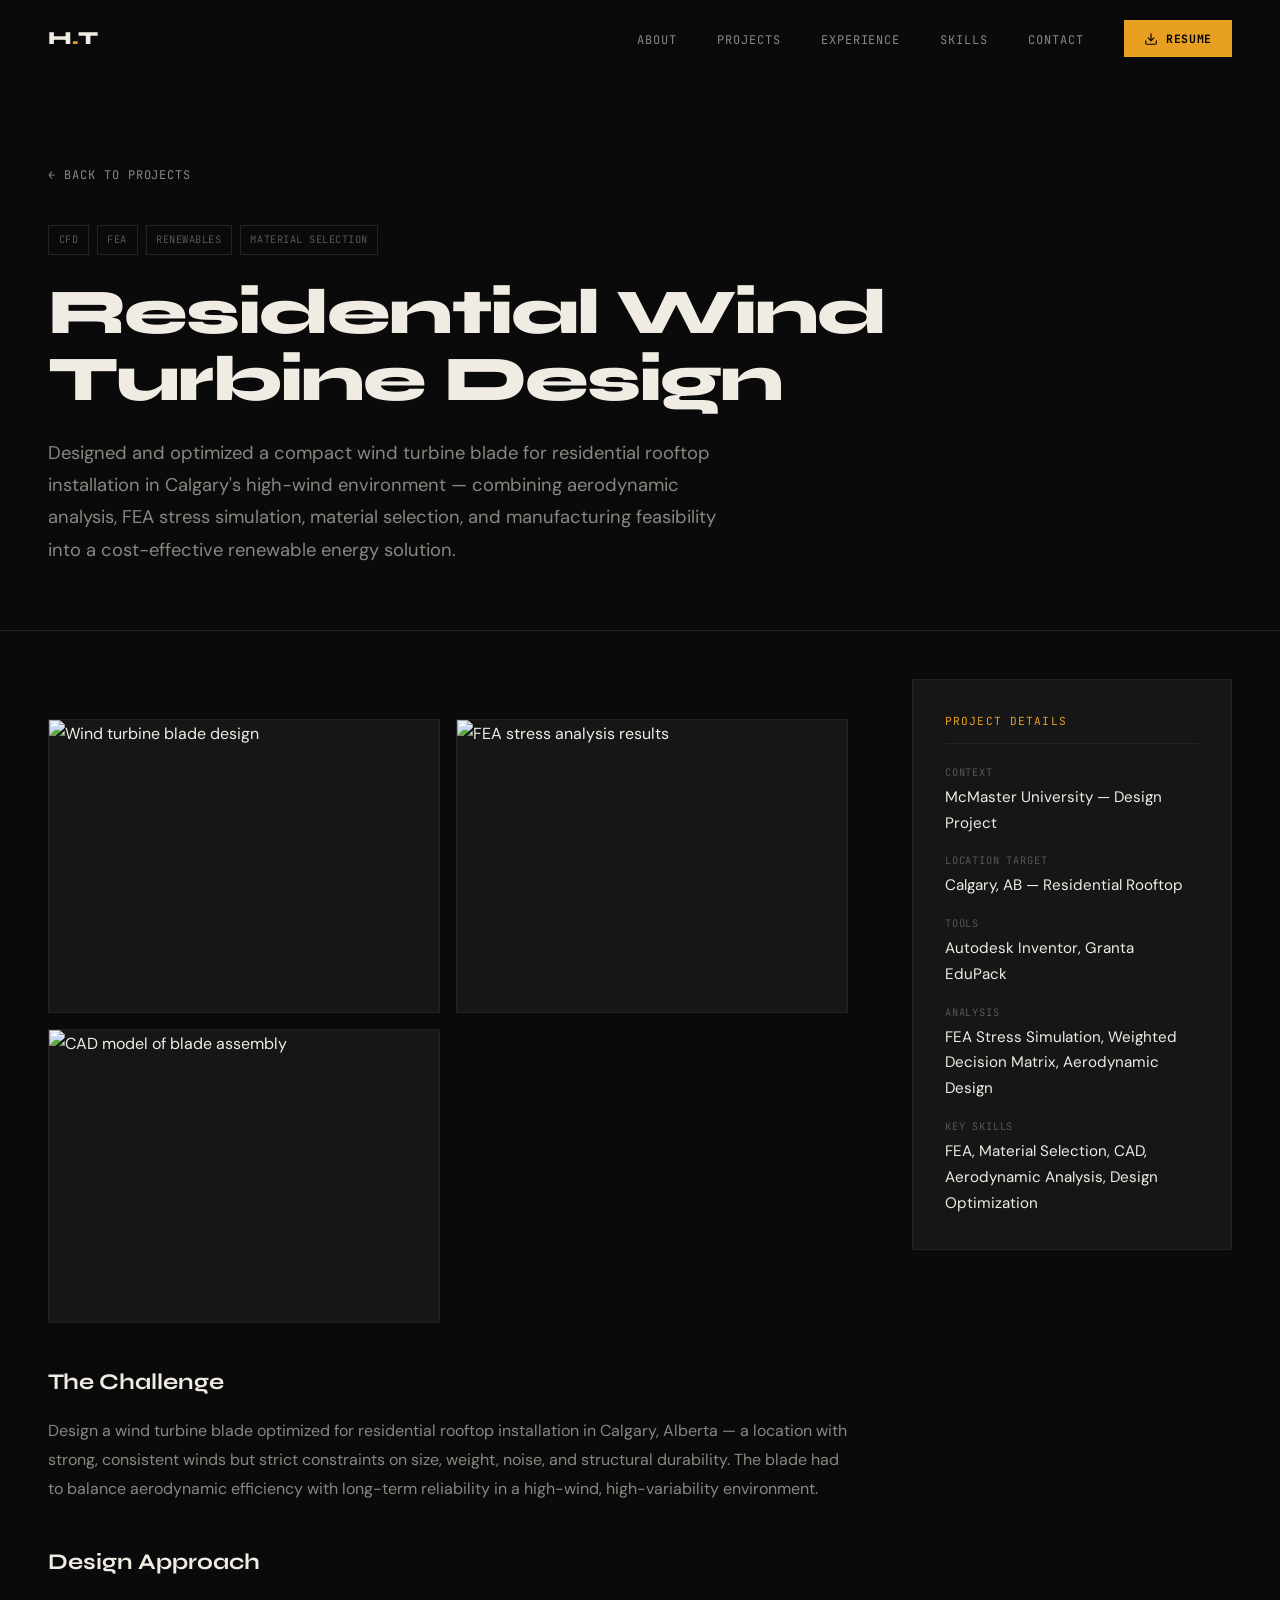
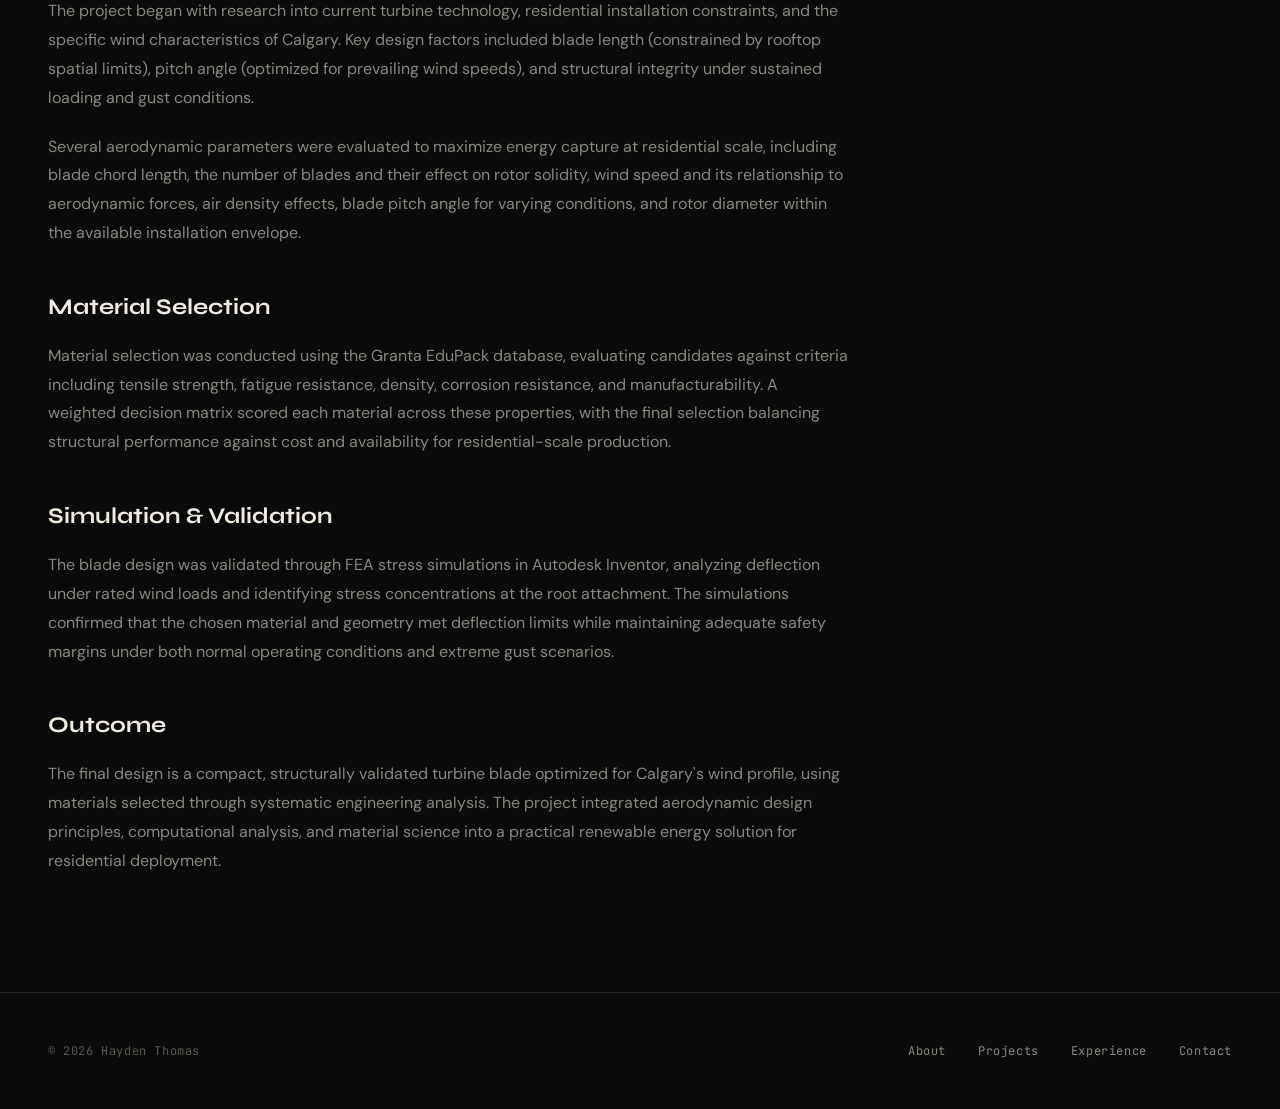
==== projects/wind-turbine.html @ 6a7346a4 "Initial portfolio launch" ====
<!DOCTYPE html>
<html lang="en">
<head>
<meta charset="UTF-8">
<meta name="viewport" content="width=device-width, initial-scale=1.0">
<title>Residential Wind Turbine Design — Hayden Thomas</title>
<link rel="icon" href="../assets/favicon.svg" type="image/svg+xml">
<link rel="icon" href="../assets/favicon-32.png" sizes="32x32" type="image/png">
<link rel="apple-touch-icon" href="../assets/apple-touch-icon.png">
<meta name="description" content="Designed and optimized a compact rooftop wind turbine blade for Calgary's high-wind environment using FEA, CFD, and material selection analysis.">
<link rel="preconnect" href="https://fonts.googleapis.com">
<link href="https://fonts.googleapis.com/css2?family=Syne:wght@400;500;600;700;800&family=DM+Sans:ital,opsz,wght@0,9..40,300;0,9..40,400;0,9..40,500;1,9..40,400&family=JetBrains+Mono:wght@400;500&display=swap" rel="stylesheet">
<link rel="stylesheet" href="../css/style.css">
</head>
<body>

<nav id="nav">
  <a href="../index.html" class="nav-logo">H<span>.</span>T</a>
  <ul class="nav-links-desktop">
    <li><a href="../index.html#about">About</a></li>
    <li><a href="../index.html#projects">Projects</a></li>
    <li><a href="../index.html#experience">Experience</a></li>
    <li><a href="../index.html#skills">Skills</a></li>
    <li><a href="../index.html#contact">Contact</a></li>
    <li><a href="../assets/Hayden-Thomas-Resume.pdf" class="nav-resume-btn" download>
      <svg xmlns="http://www.w3.org/2000/svg" width="14" height="14" viewBox="0 0 24 24" fill="none" stroke="currentColor" stroke-width="2" stroke-linecap="round" stroke-linejoin="round"><path d="M21 15v4a2 2 0 01-2 2H5a2 2 0 01-2-2v-4"/><polyline points="7 10 12 15 17 10"/><line x1="12" y1="15" x2="12" y2="3"/></svg>
      Resume
    </a></li>
  </ul>
  <button class="nav-mobile-toggle" id="mobileToggle" aria-label="Toggle menu"><span></span><span></span><span></span></button>
</nav>
<div class="mobile-menu" id="mobileMenu">
  <button class="mobile-menu-close" id="mobileMenuClose" aria-label="Close menu">
    <svg xmlns="http://www.w3.org/2000/svg" width="28" height="28" viewBox="0 0 24 24" fill="none" stroke="currentColor" stroke-width="2" stroke-linecap="round" stroke-linejoin="round"><line x1="18" y1="6" x2="6" y2="18"/><line x1="6" y1="6" x2="18" y2="18"/></svg>
  </button>
  <div class="mobile-menu-inner">
    <a href="../index.html#about" class="mobile-menu-link">About</a>
    <a href="../index.html#projects" class="mobile-menu-link">Projects</a>
    <a href="../index.html#experience" class="mobile-menu-link">Experience</a>
    <a href="../index.html#skills" class="mobile-menu-link">Skills</a>
    <a href="../index.html#contact" class="mobile-menu-link">Contact</a>
    <a href="../assets/Hayden-Thomas-Resume.pdf" class="mobile-menu-resume" download>
      <svg xmlns="http://www.w3.org/2000/svg" width="16" height="16" viewBox="0 0 24 24" fill="none" stroke="currentColor" stroke-width="2" stroke-linecap="round" stroke-linejoin="round"><path d="M21 15v4a2 2 0 01-2 2H5a2 2 0 01-2-2v-4"/><polyline points="7 10 12 15 17 10"/><line x1="12" y1="15" x2="12" y2="3"/></svg>
      Download Resume
    </a>
  </div>
</div>

<div class="project-hero">
  <a href="../index.html#projects" class="project-hero-back">← Back to Projects</a>
  <div class="project-hero-tags">
    <span class="project-tag">CFD</span>
    <span class="project-tag">FEA</span>
    <span class="project-tag">Renewables</span>
    <span class="project-tag">Material Selection</span>
  </div>
  <h1 class="project-hero-title">Residential Wind<br>Turbine Design</h1>
  <p class="project-hero-summary">Designed and optimized a compact wind turbine blade for residential rooftop installation in Calgary's high-wind environment — combining aerodynamic analysis, FEA stress simulation, material selection, and manufacturing feasibility into a cost-effective renewable energy solution.</p>
</div>

<div class="section-divider"></div>

<div class="project-detail-content">
  <div class="project-detail-grid">
    <div class="project-body">

      <div class="project-gallery">
        <div class="project-gallery-grid">
          <div class="project-gallery-item" data-src="wind_turbine_hero.jpg" data-alt="Wind turbine blade design">
            <img src="wind_turbine_hero.jpg" alt="Wind turbine blade design">
          </div>
          <div class="project-gallery-item" data-src="wind_turbine_fea.jpg" data-alt="FEA stress analysis results">
            <img src="wind_turbine_fea.jpg" alt="FEA stress analysis results">
          </div>
          <div class="project-gallery-item" data-src="wind_turbine_cad.jpg" data-alt="CAD model of blade assembly">
            <img src="wind_turbine_cad.jpg" alt="CAD model of blade assembly">
          </div>
        </div>
      </div>

      <h2>The Challenge</h2>
      <p>Design a wind turbine blade optimized for residential rooftop installation in Calgary, Alberta — a location with strong, consistent winds but strict constraints on size, weight, noise, and structural durability. The blade had to balance aerodynamic efficiency with long-term reliability in a high-wind, high-variability environment.</p>

      <h2>Design Approach</h2>
      <p>The project began with research into current turbine technology, residential installation constraints, and the specific wind characteristics of Calgary. Key design factors included blade length (constrained by rooftop spatial limits), pitch angle (optimized for prevailing wind speeds), and structural integrity under sustained loading and gust conditions.</p>
      <p>Several aerodynamic parameters were evaluated to maximize energy capture at residential scale, including blade chord length, the number of blades and their effect on rotor solidity, wind speed and its relationship to aerodynamic forces, air density effects, blade pitch angle for varying conditions, and rotor diameter within the available installation envelope.</p>

      <h2>Material Selection</h2>
      <p>Material selection was conducted using the Granta EduPack database, evaluating candidates against criteria including tensile strength, fatigue resistance, density, corrosion resistance, and manufacturability. A weighted decision matrix scored each material across these properties, with the final selection balancing structural performance against cost and availability for residential-scale production.</p>

      <h2>Simulation &amp; Validation</h2>
      <p>The blade design was validated through FEA stress simulations in Autodesk Inventor, analyzing deflection under rated wind loads and identifying stress concentrations at the root attachment. The simulations confirmed that the chosen material and geometry met deflection limits while maintaining adequate safety margins under both normal operating conditions and extreme gust scenarios.</p>

      <h2>Outcome</h2>
      <p>The final design is a compact, structurally validated turbine blade optimized for Calgary's wind profile, using materials selected through systematic engineering analysis. The project integrated aerodynamic design principles, computational analysis, and material science into a practical renewable energy solution for residential deployment.</p>

    </div>

    <div>
      <div class="project-sidebar-card">
        <div class="project-sidebar-title">Project Details</div>
        <div class="project-sidebar-item">
          <div class="project-sidebar-label">Context</div>
          <div class="project-sidebar-value">McMaster University — Design Project</div>
        </div>
        <div class="project-sidebar-item">
          <div class="project-sidebar-label">Location Target</div>
          <div class="project-sidebar-value">Calgary, AB — Residential Rooftop</div>
        </div>
        <div class="project-sidebar-item">
          <div class="project-sidebar-label">Tools</div>
          <div class="project-sidebar-value">Autodesk Inventor, Granta EduPack</div>
        </div>
        <div class="project-sidebar-item">
          <div class="project-sidebar-label">Analysis</div>
          <div class="project-sidebar-value">FEA Stress Simulation, Weighted Decision Matrix, Aerodynamic Design</div>
        </div>
        <div class="project-sidebar-item">
          <div class="project-sidebar-label">Key Skills</div>
          <div class="project-sidebar-value">FEA, Material Selection, CAD, Aerodynamic Analysis, Design Optimization</div>
        </div>
      </div>
    </div>
  </div>
</div>

<div class="lightbox" id="lightbox">
  <button class="lightbox-close" id="lightbox-close" aria-label="Close">×</button>
  <img id="lightbox-img" src="" alt="">
</div>

<footer>
  <div class="footer-left">© 2026 Hayden Thomas</div>
  <div class="footer-right">
    <a href="../index.html#about">About</a>
    <a href="../index.html#projects">Projects</a>
    <a href="../index.html#experience">Experience</a>
    <a href="../index.html#contact">Contact</a>
  </div>
</footer>
<script src="../js/main.js"></script>
</body>
</html>
---- css/style.css ----
/* ============================================================
   HAYDEN THOMAS — ENGINEERING PORTFOLIO
   Dark theme with amber/nuclear accent
   ============================================================ */

:root {
  --bg-primary: #0a0a0a;
  --bg-secondary: #111111;
  --bg-card: #161616;
  --bg-card-hover: #1c1c1c;
  --accent: #e8a023;
  --accent-dim: #e8a02333;
  --accent-glow: #e8a02318;
  --accent-bright: #f0b840;
  --text-primary: #f0ece4;
  --text-secondary: #8a8680;
  --text-muted: #5a5650;
  --border: #252220;
  --border-light: #302c28;
  --font-display: 'Syne', sans-serif;
  --font-body: 'DM Sans', sans-serif;
  --font-mono: 'JetBrains Mono', monospace;
  --max-width: 1400px;
  --side-padding: 3rem;
}

/* ==================== RESET & BASE ==================== */
*, *::before, *::after { margin: 0; padding: 0; box-sizing: border-box; }
html {
  scroll-behavior: smooth;
  scrollbar-width: thin;
  scrollbar-color: var(--accent) var(--bg-primary);
}
body {
  font-family: var(--font-body);
  background: var(--bg-primary);
  color: var(--text-primary);
  line-height: 1.7;
  overflow-x: hidden;
  -webkit-font-smoothing: antialiased;
}
::selection { background: var(--accent); color: var(--bg-primary); }
img { max-width: 100%; height: auto; display: block; }
a { color: inherit; }

/* ==================== NAV ==================== */
nav {
  position: fixed;
  top: 0; left: 0; right: 0;
  z-index: 1000;
  padding: 1.25rem var(--side-padding);
  display: flex;
  justify-content: space-between;
  align-items: center;
  backdrop-filter: blur(20px);
  background: rgba(10,10,10,0.7);
  border-bottom: 1px solid transparent;
  transition: border-color 0.3s, background 0.3s;
}
nav.scrolled {
  border-bottom-color: var(--border);
  background: rgba(10,10,10,0.92);
}
.nav-logo {
  font-family: var(--font-display);
  font-weight: 800;
  font-size: 1.15rem;
  letter-spacing: -0.02em;
  color: var(--text-primary);
  text-decoration: none;
}
.nav-logo span { color: var(--accent); }

.nav-links-desktop {
  display: flex;
  gap: 2.5rem;
  list-style: none;
  align-items: center;
}
.nav-links-desktop a:not(.nav-resume-btn) {
  font-family: var(--font-mono);
  font-size: 0.75rem;
  letter-spacing: 0.08em;
  text-transform: uppercase;
  color: var(--text-secondary);
  text-decoration: none;
  position: relative;
  transition: color 0.3s;
}
.nav-links-desktop a::after {
  content: '';
  position: absolute;
  bottom: -4px; left: 0;
  width: 0; height: 1px;
  background: var(--accent);
  transition: width 0.3s;
}
.nav-links-desktop a:hover { color: var(--accent); }
.nav-links-desktop a:hover::after { width: 100%; }

.nav-resume-btn {
  font-family: var(--font-mono);
  font-size: 0.72rem;
  letter-spacing: 0.06em;
  text-transform: uppercase;
  padding: 0.55rem 1.25rem;
  background: var(--accent);
  color: #000;
  text-decoration: none;
  font-weight: 700;
  transition: all 0.3s;
  display: inline-flex;
  align-items: center;
  gap: 0.5rem;
}
.nav-resume-btn:hover {
  transform: translateY(-1px);
  box-shadow: 0 4px 15px var(--accent-dim);
}
.nav-resume-btn::after { content: none; }
.nav-resume-btn svg { width: 14px; height: 14px; }

.nav-mobile-toggle {
  display: none;
  background: none;
  border: none;
  cursor: pointer;
  padding: 0.5rem;
  z-index: 1201;
  position: relative;
}
.nav-mobile-toggle span {
  display: block;
  width: 24px; height: 2px;
  background: var(--text-primary);
  margin: 5px 0;
  transition: all 0.3s;
}
.nav-mobile-toggle.active span:nth-child(1) { transform: translateY(7px) rotate(45deg); }
.nav-mobile-toggle.active span:nth-child(2) { opacity: 0; }
.nav-mobile-toggle.active span:nth-child(3) { transform: translateY(-7px) rotate(-45deg); }

/* ==================== MOBILE MENU OVERLAY ==================== */
/* Lives OUTSIDE <nav> to avoid backdrop-filter stacking context */
.mobile-menu {
  display: none;
  position: fixed;
  top: 0; left: 0; right: 0; bottom: 0;
  z-index: 1200;
  background: #0a0a0a;
  /* No transparency at all */
  opacity: 1;
}
.mobile-menu.open {
  display: flex;
  align-items: center;
  justify-content: center;
}
.mobile-menu-inner {
  display: flex;
  flex-direction: column;
  align-items: center;
  gap: 0;
  width: 100%;
  max-width: 320px;
  padding: 0 2rem;
}
.mobile-menu-link {
  font-family: var(--font-mono);
  font-size: 0.9rem;
  letter-spacing: 0.12em;
  text-transform: uppercase;
  color: var(--text-secondary);
  text-decoration: none;
  padding: 1.2rem 0;
  width: 100%;
  text-align: center;
  border-bottom: 1px solid var(--border);
  transition: color 0.3s;
}
.mobile-menu-link:first-child {
  border-top: 1px solid var(--border);
}
.mobile-menu-link:hover,
.mobile-menu-link:active {
  color: var(--accent);
}
.mobile-menu-resume {
  font-family: var(--font-mono);
  font-size: 0.82rem;
  letter-spacing: 0.06em;
  text-transform: uppercase;
  text-decoration: none;
  display: inline-flex;
  align-items: center;
  justify-content: center;
  gap: 0.6rem;
  margin-top: 2rem;
  padding: 1rem 2rem;
  background: var(--accent);
  color: var(--bg-primary);
  font-weight: 500;
  width: 100%;
}
.mobile-menu-resume svg { width: 16px; height: 16px; }

.mobile-menu-close {
  position: absolute;
  top: 1.5rem;
  right: 1.5rem;
  background: none;
  border: none;
  color: var(--text-secondary);
  cursor: pointer;
  padding: 0.5rem;
  transition: color 0.3s;
}
.mobile-menu-close:hover { color: var(--accent); }

/* ==================== HERO ==================== */
.hero {
  min-height: 100vh;
  display: flex;
  align-items: center;
  padding: 8rem var(--side-padding) 4rem;
  position: relative;
  overflow: hidden;
}
.hero-grid-bg {
  position: absolute; inset: 0;
  background-image:
    linear-gradient(rgba(232,160,35,0.03) 1px, transparent 1px),
    linear-gradient(90deg, rgba(232,160,35,0.03) 1px, transparent 1px);
  background-size: 60px 60px;
  mask-image: radial-gradient(ellipse 70% 60% at 50% 40%, black 20%, transparent 70%);
}
.hero-glow {
  position: absolute;
  width: 600px; height: 600px;
  border-radius: 50%;
  background: radial-gradient(circle, var(--accent-glow) 0%, transparent 70%);
  top: 10%; right: 5%;
  pointer-events: none;
}
.hero-content {
  max-width: var(--max-width);
  margin: 0 auto; width: 100%;
  display: grid;
  grid-template-columns: 1fr 1fr;
  gap: 4rem;
  align-items: center;
  position: relative; z-index: 1;
}
.hero-text { animation: fadeInUp 0.8s ease-out both; }
.hero-tag {
  font-family: var(--font-mono);
  font-size: 0.8rem;
  letter-spacing: 0.15em;
  text-transform: uppercase;
  color: var(--accent);
  margin-bottom: 1.5rem;
  display: flex;
  align-items: center;
  gap: 0.75rem;
}
.hero-tag::before {
  content: '';
  width: 40px; height: 1px;
  background: var(--accent);
}
.hero-name {
  font-family: var(--font-display);
  font-size: clamp(3.5rem, 7vw, 6.5rem);
  font-weight: 800;
  line-height: 0.95;
  letter-spacing: -0.03em;
  margin-bottom: 1.5rem;
}
.hero-name .last {
  display: block;
  -webkit-text-stroke: 2px var(--text-primary);
  color: transparent;
}
.hero-subtitle {
  font-size: 1.2rem;
  color: var(--text-secondary);
  max-width: 500px;
  margin-bottom: 2.5rem;
  line-height: 1.7;
}
.hero-subtitle strong { color: var(--text-primary); font-weight: 500; }
.hero-cta-group { display: flex; gap: 1rem; align-items: center; flex-wrap: wrap; }
.hero-visual {
  display: flex;
  justify-content: center;
  align-items: center;
  animation: fadeInUp 0.8s ease-out 0.2s both;
}
.hero-photo-frame {
  position: relative;
  width: 380px; height: 380px;
}
.hero-photo-frame::before {
  content: '';
  position: absolute; inset: -3px;
  border: 2px solid var(--accent);
  border-radius: 50%;
  opacity: 0.4;
  animation: pulse-ring 3s ease-in-out infinite;
}
.hero-photo-frame::after {
  content: '';
  position: absolute; inset: -20px;
  border: 1px solid var(--border);
  border-radius: 50%;
  animation: pulse-ring 3s ease-in-out 1.5s infinite;
}
.hero-photo-placeholder {
  width: 100%; height: 100%;
  border-radius: 50%;
  background: linear-gradient(135deg, var(--bg-card) 0%, var(--bg-secondary) 100%);
  border: 3px solid var(--accent);
  display: flex;
  align-items: center;
  justify-content: center;
  font-family: var(--font-display);
  font-size: 5rem; font-weight: 800;
  color: var(--accent);
  position: relative;
  overflow: hidden;
}
.hero-photo-placeholder img {
  width: 100%; height: 100%;
  object-fit: cover;
  border-radius: 50%;
}
.hero-photo-placeholder::after {
  content: '';
  position: absolute; inset: 0;
  background: linear-gradient(135deg, transparent 50%, var(--accent-glow) 100%);
  border-radius: 50%;
  pointer-events: none;
}
.hero-stats {
  display: flex;
  gap: 3rem;
  margin-top: 3rem;
  padding-top: 2rem;
  border-top: 1px solid var(--border);
}
.hero-stat-number {
  font-family: var(--font-display);
  font-size: 2rem; font-weight: 700;
  color: var(--accent);
}
.hero-stat-label {
  font-family: var(--font-mono);
  font-size: 0.7rem;
  letter-spacing: 0.08em;
  text-transform: uppercase;
  color: var(--text-muted);
  margin-top: 0.25rem;
}

/* ==================== BUTTONS ==================== */
.btn-primary {
  font-family: var(--font-mono);
  font-size: 0.8rem;
  letter-spacing: 0.06em;
  text-transform: uppercase;
  padding: 1rem 2.25rem;
  background: var(--accent);
  color: var(--bg-primary);
  border: none;
  text-decoration: none;
  cursor: pointer;
  font-weight: 500;
  transition: all 0.3s;
  display: inline-flex;
  align-items: center;
  gap: 0.5rem;
}
.btn-primary:hover {
  transform: translateY(-2px);
  box-shadow: 0 8px 30px var(--accent-dim);
}
.btn-outline {
  font-family: var(--font-mono);
  font-size: 0.8rem;
  letter-spacing: 0.06em;
  text-transform: uppercase;
  padding: 1rem 2.25rem;
  background: transparent;
  color: var(--text-primary);
  border: 1px solid var(--border-light);
  text-decoration: none;
  cursor: pointer;
  font-weight: 500;
  transition: all 0.3s;
  display: inline-flex;
  align-items: center;
  gap: 0.5rem;
}
.btn-outline:hover { border-color: var(--accent); color: var(--accent); }

/* ==================== SECTION SYSTEM ==================== */
section, .section-wrap {
  padding: 6rem var(--side-padding);
  max-width: var(--max-width);
  margin: 0 auto;
}
.section-header { margin-bottom: 4rem; }
.section-label {
  font-family: var(--font-mono);
  font-size: 0.75rem;
  letter-spacing: 0.15em;
  text-transform: uppercase;
  color: var(--accent);
  display: flex;
  align-items: center;
  gap: 0.75rem;
  margin-bottom: 1rem;
}
.section-label::before {
  content: '';
  width: 30px; height: 1px;
  background: var(--accent);
}
.section-title {
  font-family: var(--font-display);
  font-size: clamp(2rem, 4vw, 3rem);
  font-weight: 700;
  letter-spacing: -0.02em;
  line-height: 1.15;
}
.section-divider {
  width: 100%; height: 1px;
  background: var(--border);
  max-width: var(--max-width);
  margin: 0 auto;
}

/* ==================== ABOUT ==================== */
.about-grid {
  display: grid;
  grid-template-columns: 1fr 1.5fr;
  gap: 4rem;
  align-items: start;
}
.about-highlight-card {
  background: var(--bg-card);
  border: 1px solid var(--border);
  padding: 2.5rem;
  position: relative;
  overflow: hidden;
  margin-bottom: 1.25rem;
}
.about-highlight-card:last-child { margin-bottom: 0; }
.about-highlight-card::before {
  content: '';
  position: absolute; top: 0; left: 0;
  width: 100%; height: 3px;
  background: linear-gradient(90deg, var(--accent), transparent);
}
.about-highlight-icon {
  margin-bottom: 1rem;
  color: var(--accent);
  line-height: 1;
}
.about-highlight-icon svg {
  width: 28px;
  height: 28px;
}
.about-highlight-title {
  font-family: var(--font-display);
  font-size: 1.1rem; font-weight: 700;
  margin-bottom: 0.5rem;
}
.about-highlight-text { color: var(--text-secondary); font-size: 0.95rem; }
.about-text p {
  color: var(--text-secondary);
  font-size: 1.05rem;
  margin-bottom: 1.5rem;
  line-height: 1.8;
}
.about-text strong { color: var(--text-primary); font-weight: 500; }
.about-cards {
  display: grid;
  grid-template-columns: 1fr 1fr;
  gap: 1.25rem;
  margin-top: 2rem;
}
.about-mini-card {
  background: var(--bg-card);
  border: 1px solid var(--border);
  padding: 1.5rem;
  transition: border-color 0.3s;
}
.about-mini-card:hover { border-color: var(--accent); }
.about-mini-card-title {
  font-family: var(--font-mono);
  font-size: 0.7rem;
  letter-spacing: 0.1em;
  text-transform: uppercase;
  color: var(--text-muted);
  margin-bottom: 0.5rem;
}
.about-mini-card-value {
  font-family: var(--font-display);
  font-size: 1rem; font-weight: 600;
}

/* ==================== PROJECTS (INDEX) ==================== */
.projects-grid {
  display: grid;
  grid-template-columns: repeat(auto-fill, minmax(400px, 1fr));
  gap: 1.5rem;
}
.project-card {
  background: var(--bg-card);
  border: 1px solid var(--border);
  padding: 2rem;
  transition: all 0.4s;
  position: relative;
  overflow: hidden;
  text-decoration: none;
  color: inherit;
  display: block;
}
.project-card::before {
  content: '';
  position: absolute; top: 0; left: 0;
  width: 0; height: 2px;
  background: var(--accent);
  transition: width 0.4s;
}
.project-card:hover {
  border-color: var(--border-light);
  background: var(--bg-card-hover);
  transform: translateY(-4px);
}
.project-card:hover::before { width: 100%; }
.project-card-header {
  display: flex;
  justify-content: space-between;
  align-items: flex-start;
  margin-bottom: 1.25rem;
}
.project-number {
  font-family: var(--font-mono);
  font-size: 0.75rem;
  color: var(--accent);
  letter-spacing: 0.05em;
}
.project-tags { display: flex; gap: 0.5rem; flex-wrap: wrap; }
.project-tag {
  font-family: var(--font-mono);
  font-size: 0.65rem;
  letter-spacing: 0.05em;
  text-transform: uppercase;
  color: var(--text-muted);
  background: var(--bg-primary);
  padding: 0.3rem 0.6rem;
  border: 1px solid var(--border);
}
.project-title {
  font-family: var(--font-display);
  font-size: 1.3rem; font-weight: 700;
  margin-bottom: 0.75rem;
  letter-spacing: -0.01em;
  line-height: 1.3;
}
.project-desc {
  color: var(--text-secondary);
  font-size: 0.9rem;
  line-height: 1.7;
}
.project-card-link {
  display: inline-flex;
  align-items: center;
  gap: 0.5rem;
  margin-top: 1.25rem;
  font-family: var(--font-mono);
  font-size: 0.72rem;
  letter-spacing: 0.06em;
  text-transform: uppercase;
  color: var(--accent);
  transition: gap 0.3s;
}
.project-card:hover .project-card-link { gap: 0.85rem; }

/* Featured project card — separate cards with accent emphasis */
.project-card-featured {
  border-top: 3px solid var(--accent);
}
.project-card-featured .project-card-header {
  margin-bottom: 0.75rem;
}
.project-card-featured .project-tags {
  margin-bottom: 1rem;
}
.project-card-featured .project-desc { font-size: 0.95rem; }
.project-featured-highlights {
  margin-top: 1.25rem;
  display: flex;
  flex-direction: column;
  gap: 0.5rem;
}
.project-featured-highlight {
  display: flex;
  align-items: baseline;
  gap: 0.75rem;
  font-size: 0.85rem;
  color: var(--text-secondary);
}
.project-featured-highlight::before {
  content: '→';
  color: var(--accent);
  font-family: var(--font-mono);
  flex-shrink: 0;
}

/* ==================== PROJECT DETAIL PAGE ==================== */
.project-hero {
  padding: 10rem var(--side-padding) 4rem;
  max-width: var(--max-width);
  margin: 0 auto;
}
.project-hero-back {
  font-family: var(--font-mono);
  font-size: 0.75rem;
  letter-spacing: 0.08em;
  text-transform: uppercase;
  color: var(--text-secondary);
  text-decoration: none;
  display: inline-flex;
  align-items: center;
  gap: 0.5rem;
  margin-bottom: 2.5rem;
  transition: color 0.3s, gap 0.3s;
}
.project-hero-back:hover { color: var(--accent); gap: 0.75rem; }
.project-hero-tags { display: flex; gap: 0.5rem; flex-wrap: wrap; margin-bottom: 1.5rem; }
.project-hero-title {
  font-family: var(--font-display);
  font-size: clamp(2.5rem, 5vw, 4rem);
  font-weight: 800;
  letter-spacing: -0.03em;
  line-height: 1.05;
  margin-bottom: 1.5rem;
}
.project-hero-summary {
  font-size: 1.15rem;
  color: var(--text-secondary);
  max-width: 700px;
  line-height: 1.75;
}

.project-detail-content {
  padding: 3rem var(--side-padding) 6rem;
  max-width: var(--max-width);
  margin: 0 auto;
}
.project-detail-grid {
  display: grid;
  grid-template-columns: 1fr 320px;
  gap: 4rem;
  align-items: start;
}
.project-body h2 {
  font-family: var(--font-display);
  font-size: 1.4rem;
  font-weight: 700;
  margin-bottom: 1rem;
  margin-top: 2.5rem;
}
.project-body h2:first-child { margin-top: 0; }
.project-body p {
  color: var(--text-secondary);
  font-size: 1rem;
  line-height: 1.8;
  margin-bottom: 1.25rem;
}
.project-body ul {
  list-style: none;
  margin-bottom: 1.5rem;
}
.project-body ul li {
  color: var(--text-secondary);
  font-size: 0.95rem;
  line-height: 1.7;
  padding-left: 1.5rem;
  position: relative;
  margin-bottom: 0.5rem;
}
.project-body ul li::before {
  content: '▸';
  position: absolute; left: 0;
  color: var(--accent);
  font-family: var(--font-mono);
}

/* Project sidebar */
.project-sidebar-card {
  background: var(--bg-card);
  border: 1px solid var(--border);
  padding: 2rem;
  margin-bottom: 1.5rem;
  position: sticky;
  top: 6rem;
}
.project-sidebar-title {
  font-family: var(--font-mono);
  font-size: 0.7rem;
  letter-spacing: 0.1em;
  text-transform: uppercase;
  color: var(--accent);
  margin-bottom: 1.25rem;
  padding-bottom: 0.75rem;
  border-bottom: 1px solid var(--border);
}
.project-sidebar-item {
  margin-bottom: 1rem;
}
.project-sidebar-item:last-child { margin-bottom: 0; }
.project-sidebar-label {
  font-family: var(--font-mono);
  font-size: 0.65rem;
  letter-spacing: 0.08em;
  text-transform: uppercase;
  color: var(--text-muted);
  margin-bottom: 0.2rem;
}
.project-sidebar-value {
  font-size: 0.95rem;
  color: var(--text-primary);
}

/* Photo gallery */
.project-gallery {
  margin: 2.5rem 0;
}
.project-gallery-grid {
  display: grid;
  grid-template-columns: repeat(auto-fill, minmax(280px, 1fr));
  gap: 1rem;
}
.project-gallery-item {
  aspect-ratio: 4/3;
  background: var(--bg-card);
  border: 1px solid var(--border);
  overflow: hidden;
  position: relative;
  cursor: pointer;
  transition: border-color 0.3s;
}
.project-gallery-item:hover { border-color: var(--accent); }
.project-gallery-item img {
  width: 100%; height: 100%;
  object-fit: cover;
  transition: transform 0.4s;
}
.project-gallery-item:hover img { transform: scale(1.05); }
.project-gallery-placeholder {
  width: 100%; height: 100%;
  display: flex;
  align-items: center;
  justify-content: center;
  flex-direction: column;
  gap: 0.5rem;
  color: var(--text-muted);
  font-family: var(--font-mono);
  font-size: 0.72rem;
  letter-spacing: 0.06em;
}
.project-gallery-placeholder svg {
  width: 32px; height: 32px;
  stroke: var(--text-muted);
  fill: none;
  stroke-width: 1.5;
}

/* Lightbox */
.lightbox {
  position: fixed; inset: 0;
  background: rgba(0,0,0,0.92);
  z-index: 2000;
  display: none;
  align-items: center;
  justify-content: center;
  padding: 2rem;
  cursor: zoom-out;
}
.lightbox.active { display: flex; }
.lightbox img {
  max-width: 90vw;
  max-height: 90vh;
  object-fit: contain;
}
.lightbox-close {
  position: absolute;
  top: 1.5rem; right: 1.5rem;
  background: none; border: none;
  color: var(--text-primary);
  font-size: 2rem;
  cursor: pointer;
  font-family: var(--font-mono);
}

/* ==================== EXPERIENCE ==================== */
.experience-timeline {
  position: relative;
  padding-left: 3rem;
}
.experience-timeline::before {
  content: '';
  position: absolute; left: 0;
  top: 0; bottom: 0;
  width: 1px;
  background: var(--border);
}
.exp-item {
  position: relative;
  margin-bottom: 3rem;
  padding-bottom: 3rem;
  border-bottom: 1px solid var(--border);
}
.exp-item:last-child { margin-bottom: 0; padding-bottom: 0; border-bottom: none; }
.exp-item::before {
  content: '';
  position: absolute;
  left: -3rem; top: 0.5rem;
  width: 9px; height: 9px;
  border-radius: 50%;
  background: var(--accent);
  transform: translateX(-4px);
}
.exp-item::after {
  content: '';
  position: absolute;
  left: -3rem; top: 0.5rem;
  width: 9px; height: 9px;
  border-radius: 50%;
  background: var(--accent);
  transform: translateX(-4px);
  animation: pulse-dot 2s ease-in-out infinite;
  opacity: 0.3;
}
.exp-header {
  display: flex;
  justify-content: space-between;
  align-items: baseline;
  margin-bottom: 0.75rem;
  flex-wrap: wrap;
  gap: 0.5rem;
}
.exp-role {
  font-family: var(--font-display);
  font-size: 1.2rem; font-weight: 700;
}
.exp-date {
  font-family: var(--font-mono);
  font-size: 0.75rem;
  color: var(--accent);
  letter-spacing: 0.05em;
}
.exp-org {
  font-size: 0.95rem;
  color: var(--text-secondary);
  margin-bottom: 1rem;
}
.exp-details { display: flex; flex-direction: column; gap: 0.5rem; }
.exp-detail {
  display: flex;
  align-items: baseline;
  gap: 0.75rem;
  font-size: 0.9rem;
  color: var(--text-secondary);
  line-height: 1.6;
}
.exp-detail::before {
  content: '▸';
  color: var(--text-muted);
  flex-shrink: 0;
  font-size: 0.75rem;
}

/* ==================== SKILLS ==================== */
.skills-layout {
  display: grid;
  grid-template-columns: repeat(3, 1fr);
  gap: 1.5rem;
}
.skill-group {
  background: var(--bg-card);
  border: 1px solid var(--border);
  padding: 2rem;
  transition: border-color 0.3s;
}
.skill-group:hover { border-color: var(--border-light); }
.skill-group-title {
  font-family: var(--font-mono);
  font-size: 0.7rem;
  letter-spacing: 0.12em;
  text-transform: uppercase;
  color: var(--accent);
  margin-bottom: 1.25rem;
  padding-bottom: 0.75rem;
  border-bottom: 1px solid var(--border);
}
.skill-items { display: flex; flex-wrap: wrap; gap: 0.5rem; }
.skill-item {
  font-size: 0.85rem;
  color: var(--text-secondary);
  background: var(--bg-primary);
  padding: 0.4rem 0.8rem;
  border: 1px solid var(--border);
  transition: all 0.2s;
}
.skill-item:hover { color: var(--accent); border-color: var(--accent-dim); }

/* ==================== EDUCATION ==================== */
.education-card {
  background: var(--bg-card);
  border: 1px solid var(--border);
  padding: 2.5rem;
  display: grid;
  grid-template-columns: auto 1fr;
  gap: 2.5rem;
  align-items: center;
}
.education-badge {
  width: 80px; height: 80px;
  display: flex;
  align-items: center;
  justify-content: center;
  font-family: var(--font-display);
  font-size: 1.8rem; font-weight: 800;
  color: var(--accent);
  border: 2px solid var(--accent);
  border-radius: 50%;
}
.education-info h3 {
  font-family: var(--font-display);
  font-size: 1.3rem; font-weight: 700;
  margin-bottom: 0.3rem;
}
.education-program {
  color: var(--text-secondary);
  font-size: 0.95rem;
  margin-bottom: 0.75rem;
}
.education-meta { display: flex; gap: 2rem; flex-wrap: wrap; }
.education-meta-item {
  font-family: var(--font-mono);
  font-size: 0.75rem;
  color: var(--text-muted);
  letter-spacing: 0.05em;
}
.education-meta-item strong { color: var(--text-primary); font-weight: 500; }

/* ==================== TESTIMONIALS ==================== */
.testimonials-grid {
  display: grid;
  grid-template-columns: repeat(3, 1fr);
  gap: 1.5rem;
}
.testimonial-card {
  background: var(--bg-card);
  border: 1px solid var(--border);
  padding: 2rem;
  position: relative;
}
.testimonial-card::before {
  content: '"';
  font-family: var(--font-display);
  font-size: 4rem;
  color: var(--accent);
  opacity: 0.2;
  position: absolute;
  top: 0.5rem; right: 1.5rem;
  line-height: 1;
}
.testimonial-text {
  font-size: 0.95rem;
  color: var(--text-secondary);
  line-height: 1.7;
  font-style: italic;
}
.testimonial-stars { margin-top: 1rem; color: var(--accent); letter-spacing: 0.1em; }

/* ==================== CONTACT ==================== */
.contact-layout {
  display: grid;
  grid-template-columns: 1fr 1fr;
  gap: 4rem;
  align-items: start;
}
.contact-text h2 {
  font-family: var(--font-display);
  font-size: clamp(2rem, 4vw, 3rem);
  font-weight: 700;
  letter-spacing: -0.02em;
  margin-bottom: 1rem;
  line-height: 1.15;
}
.contact-text p {
  color: var(--text-secondary);
  font-size: 1.05rem;
  line-height: 1.7;
  max-width: 450px;
}
.contact-links {
  display: flex;
  flex-direction: column;
  gap: 1rem;
  margin-top: 2rem;
}
.contact-link-item {
  display: flex;
  align-items: center;
  gap: 1.25rem;
  padding: 1.25rem 1.5rem;
  background: var(--bg-card);
  border: 1px solid var(--border);
  text-decoration: none;
  color: var(--text-primary);
  transition: all 0.3s;
}
.contact-link-item:hover {
  border-color: var(--accent);
  transform: translateX(8px);
}
.contact-link-icon {
  width: 40px; height: 40px;
  display: flex;
  align-items: center;
  justify-content: center;
  background: var(--accent-dim);
  color: var(--accent);
  flex-shrink: 0;
}
.contact-link-icon svg {
  width: 18px;
  height: 18px;
}
.contact-link-label {
  font-family: var(--font-mono);
  font-size: 0.7rem;
  letter-spacing: 0.1em;
  text-transform: uppercase;
  color: var(--text-muted);
}
.contact-link-value {
  font-size: 0.95rem;
  margin-top: 0.15rem;
}

/* ==================== FOOTER ==================== */
footer {
  padding: var(--side-padding);
  border-top: 1px solid var(--border);
  max-width: var(--max-width);
  margin: 0 auto;
  display: flex;
  justify-content: space-between;
  align-items: center;
}
.footer-left {
  font-family: var(--font-mono);
  font-size: 0.75rem;
  color: var(--text-muted);
  letter-spacing: 0.05em;
}
.footer-right { display: flex; gap: 2rem; }
.footer-right a {
  font-family: var(--font-mono);
  font-size: 0.75rem;
  color: var(--text-secondary);
  text-decoration: none;
  letter-spacing: 0.05em;
  transition: color 0.3s;
}
.footer-right a:hover { color: var(--accent); }

/* ==================== ANIMATIONS ==================== */
@keyframes fadeInUp {
  from { opacity: 0; transform: translateY(30px); }
  to { opacity: 1; transform: translateY(0); }
}
@keyframes pulse-ring {
  0%, 100% { transform: scale(1); opacity: 0.4; }
  50% { transform: scale(1.04); opacity: 0.15; }
}
@keyframes pulse-dot {
  0%, 100% { transform: translateX(-4px) scale(1); opacity: 0.3; }
  50% { transform: translateX(-4px) scale(2.5); opacity: 0; }
}
.reveal {
  opacity: 0;
  transform: translateY(40px);
  transition: opacity 0.6s ease-out, transform 0.6s ease-out;
}
.reveal.visible {
  opacity: 1;
  transform: translateY(0);
}

/* ==================== RESPONSIVE ==================== */
@media (max-width: 1024px) {
  :root { --side-padding: 2rem; }
  .hero-content { grid-template-columns: 1fr; text-align: center; }
  .hero-tag { justify-content: center; }
  .hero-subtitle { margin-left: auto; margin-right: auto; }
  .hero-cta-group { justify-content: center; }
  .hero-visual { order: -1; }
  .hero-photo-frame { width: 280px; height: 280px; }
  .hero-stats { justify-content: center; }
  .about-grid { grid-template-columns: 1fr; }
  .projects-grid { grid-template-columns: 1fr; }
  .skills-layout { grid-template-columns: 1fr 1fr; }
  .testimonials-grid { grid-template-columns: 1fr; }
  .contact-layout { grid-template-columns: 1fr; }
  .project-detail-grid { grid-template-columns: 1fr; }
  .project-sidebar-card { position: static; }
}

@media (max-width: 768px) {
  :root { --side-padding: 1.5rem; }

  /* Hide desktop nav, show hamburger */
  .nav-links-desktop { display: none; }
  .nav-mobile-toggle { display: block; }

  .hero { min-height: auto; padding-top: 6rem; padding-bottom: 3rem; }
  .hero-photo-frame { width: 200px; height: 200px; }
  .hero-photo-placeholder { font-size: 3.5rem; }
  .hero-name { font-size: clamp(2.8rem, 10vw, 4rem); }
  .hero-stats { gap: 1.5rem; flex-wrap: wrap; justify-content: center; }
  .hero-stat-number { font-size: 1.6rem; }

  .about-cards { grid-template-columns: 1fr; }
  .skills-layout { grid-template-columns: 1fr; }

  .education-card {
    grid-template-columns: 1fr;
    text-align: center;
    justify-items: center;
  }

  .project-hero { padding-top: 7rem; }
  .project-hero-title { font-size: clamp(1.8rem, 6vw, 2.5rem); }
  .project-gallery-grid { grid-template-columns: 1fr 1fr; }

  .exp-header { flex-direction: column; gap: 0.25rem; }

  footer {
    flex-direction: column;
    gap: 1.5rem;
    text-align: center;
  }
  .footer-right { flex-wrap: wrap; justify-content: center; gap: 1rem; }
}

@media (max-width: 480px) {
  .hero-cta-group { flex-direction: column; width: 100%; }
  .btn-primary, .btn-outline { width: 100%; justify-content: center; text-align: center; }
  .project-gallery-grid { grid-template-columns: 1fr; }
  .hero-photo-frame { width: 180px; height: 180px; }
}
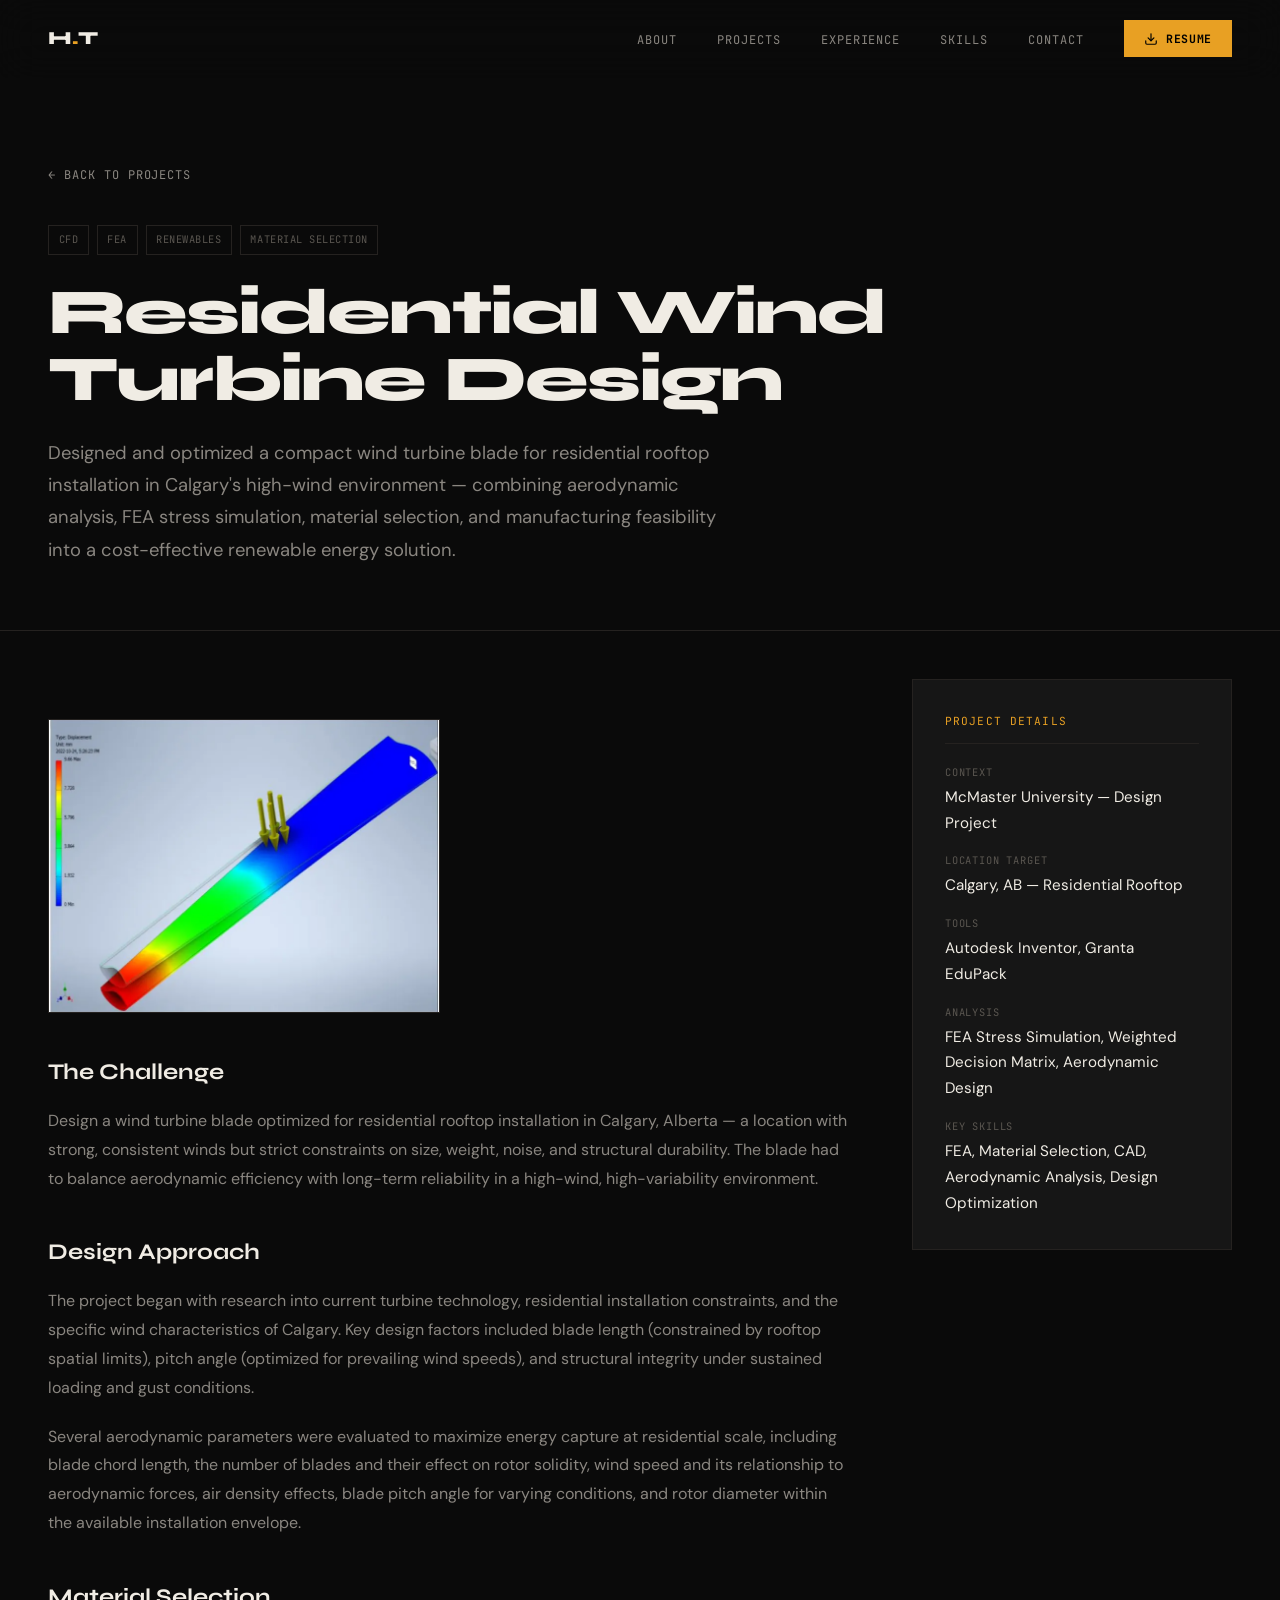
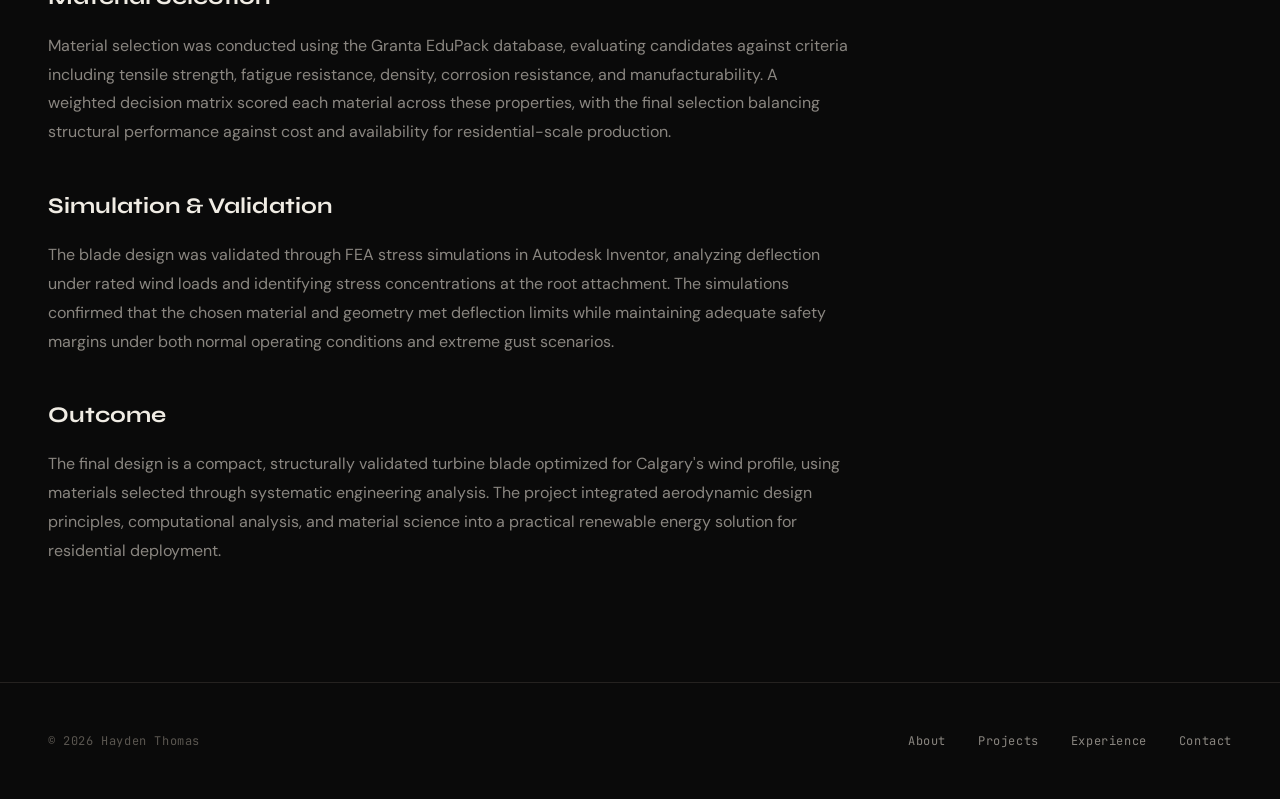
==== commit f52559f3: "Update wind-turbine.html" ====
--- a/projects/wind-turbine.html
+++ b/projects/wind-turbine.html
@@ -66,14 +66,8 @@
 
       <div class="project-gallery">
         <div class="project-gallery-grid">
-          <div class="project-gallery-item" data-src="wind_turbine_hero.jpg" data-alt="Wind turbine blade design">
-            <img src="wind_turbine_hero.jpg" alt="Wind turbine blade design">
-          </div>
-          <div class="project-gallery-item" data-src="wind_turbine_fea.jpg" data-alt="FEA stress analysis results">
-            <img src="wind_turbine_fea.jpg" alt="FEA stress analysis results">
-          </div>
-          <div class="project-gallery-item" data-src="wind_turbine_cad.jpg" data-alt="CAD model of blade assembly">
-            <img src="wind_turbine_cad.jpg" alt="CAD model of blade assembly">
+          <div class="project-gallery-item" data-src="wind_turbine_hero.png" data-alt="Wind turbine blade design">
+            <img src="wind_turbine_hero.png" alt="Wind turbine blade design">
           </div>
         </div>
       </div>
